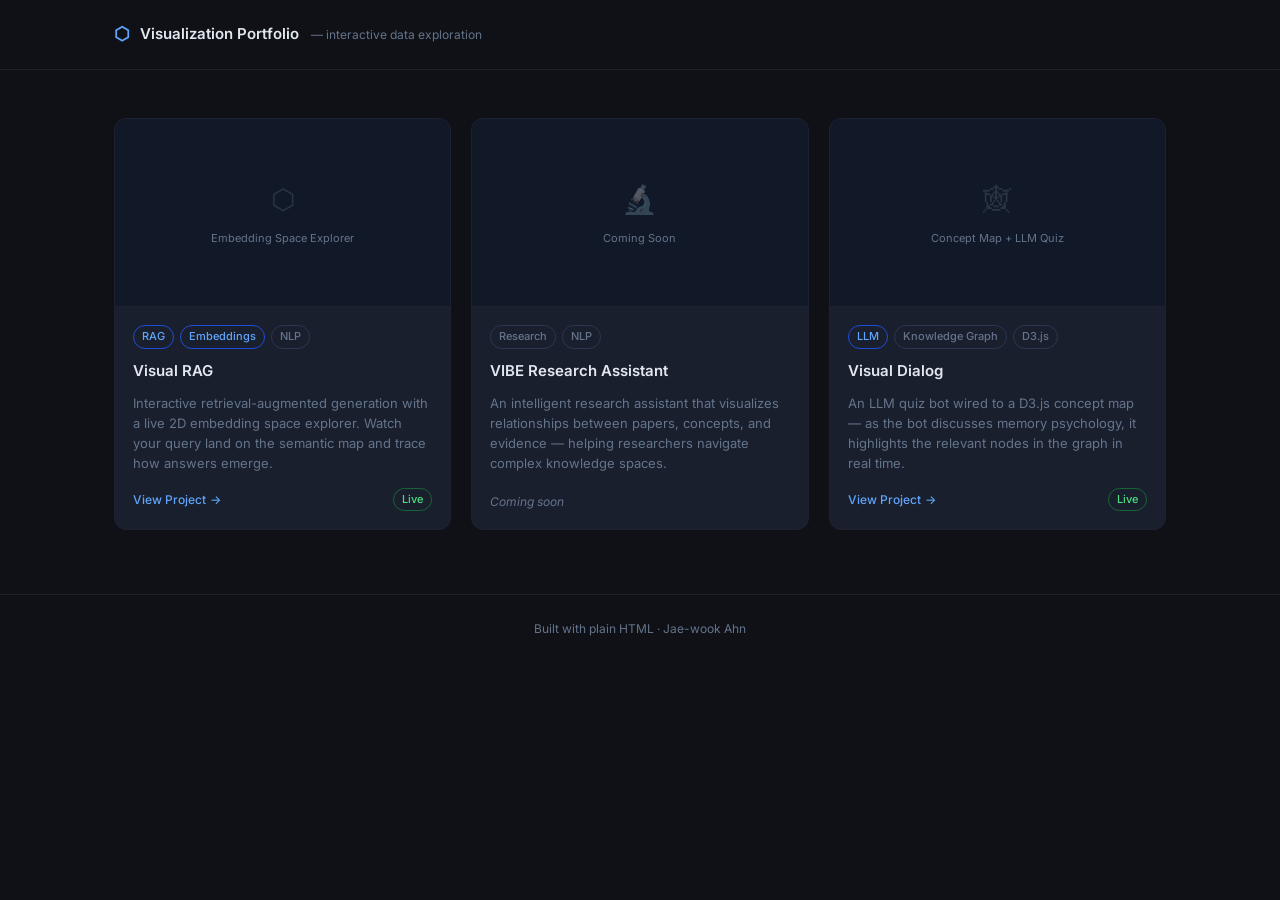
==== index.html @ 56d5a801 "init Visual Dialog portfolio" ====
<!DOCTYPE html>
<html lang="en">
<head>
  <meta charset="UTF-8" />
  <meta name="viewport" content="width=device-width, initial-scale=1.0" />
  <title>Visualization Portfolio</title>
  <link rel="preconnect" href="https://fonts.googleapis.com" />
  <link rel="preconnect" href="https://fonts.gstatic.com" crossorigin />
  <link href="https://fonts.googleapis.com/css2?family=Inter:wght@400;500;600;700&display=swap" rel="stylesheet" />
  <link rel="stylesheet" href="assets/css/style.css" />
</head>
<body>

<header class="site-header">
  <div class="container inner">
    <div class="logo">
      <span class="logo-hex">⬡</span>
      Visualization Portfolio
      <span class="logo-sub">— interactive data exploration</span>
    </div>
  </div>
</header>

<main class="container">
  <div class="projects-grid">

    <!-- Visual RAG -->
    <a href="projects/visual-rag/" class="project-card active">
      <div class="card-thumb">
        <div class="card-thumb-placeholder">
          <span class="card-thumb-icon">⬡</span>
          <span style="font-size:11px;">Embedding Space Explorer</span>
        </div>
        <!-- Replace with: <img src="assets/img/visual-rag-thumb.png" alt="Visual RAG" style="width:100%;height:100%;object-fit:cover;"> -->
      </div>
      <div class="card-body">
        <div style="display:flex;gap:6px;flex-wrap:wrap;">
          <span class="badge badge-blue">RAG</span>
          <span class="badge badge-blue">Embeddings</span>
          <span class="badge">NLP</span>
        </div>
        <div class="card-title">Visual RAG</div>
        <div class="card-desc">Interactive retrieval-augmented generation with a live 2D embedding space explorer. Watch your query land on the semantic map and trace how answers emerge.</div>
        <div class="card-footer">
          <span class="card-link">View Project <span>→</span></span>
          <span class="badge badge-green">Live</span>
        </div>
      </div>
    </a>

    <!-- VIBE Research Assistant -->
    <div class="project-card">
      <div class="card-thumb">
        <div class="card-thumb-placeholder">
          <span class="card-thumb-icon">🔬</span>
          <span style="font-size:11px;">Coming Soon</span>
        </div>
      </div>
      <div class="card-body">
        <div style="display:flex;gap:6px;flex-wrap:wrap;">
          <span class="badge">Research</span>
          <span class="badge">NLP</span>
        </div>
        <div class="card-title">VIBE Research Assistant</div>
        <div class="card-desc">An intelligent research assistant that visualizes relationships between papers, concepts, and evidence — helping researchers navigate complex knowledge spaces.</div>
        <div class="card-footer">
          <span class="card-coming-soon">Coming soon</span>
        </div>
      </div>
    </div>

    <!-- Visual Dialog -->
    <a href="projects/watson-concept-graph/" class="project-card active">
      <div class="card-thumb">
        <div class="card-thumb-placeholder">
          <span class="card-thumb-icon">🕸</span>
          <span style="font-size:11px;">Concept Map + LLM Quiz</span>
        </div>
      </div>
      <div class="card-body">
        <div style="display:flex;gap:6px;flex-wrap:wrap;">
          <span class="badge badge-blue">LLM</span>
          <span class="badge">Knowledge Graph</span>
          <span class="badge">D3.js</span>
        </div>
        <div class="card-title">Visual Dialog</div>
        <div class="card-desc">An LLM quiz bot wired to a D3.js concept map — as the bot discusses memory psychology, it highlights the relevant nodes in the graph in real time.</div>
        <div class="card-footer">
          <span class="card-link">View Project <span>→</span></span>
          <span class="badge badge-green">Live</span>
        </div>
      </div>
    </a>

  </div>
</main>

<footer class="site-footer">
  <div class="container">
    Built with plain HTML · Jae-wook Ahn
  </div>
</footer>

</body>
</html>
---- assets/css/style.css ----
:root {
  --bg: #0f1117;
  --bg-card: #1a1f2e;
  --border: #1e2130;
  --border-hover: #2d3550;
  --text: #e2e8f0;
  --muted: #64748b;
  --blue: #60a5fa;
  --green: #4ade80;
  --cyan: #22d3ee;
}

* { box-sizing: border-box; margin: 0; padding: 0; }

body {
  background: var(--bg);
  color: var(--text);
  font-family: 'Inter', sans-serif;
  line-height: 1.6;
  min-height: 100vh;
}

a { color: inherit; text-decoration: none; }

.badge {
  display: inline-block;
  font-size: 11px;
  font-weight: 500;
  padding: 2px 8px;
  border-radius: 9999px;
  border: 1px solid var(--border-hover);
  color: var(--muted);
  background: transparent;
}

.badge-blue  { border-color: #1d4ed8; color: var(--blue); }
.badge-green { border-color: #166534; color: var(--green); }
.badge-amber { border-color: #92400e; color: #fbbf24; }

.btn {
  display: inline-flex;
  align-items: center;
  gap: 6px;
  font-size: 13px;
  font-weight: 500;
  padding: 8px 16px;
  border-radius: 8px;
  border: 1px solid var(--border-hover);
  color: var(--text);
  background: var(--bg-card);
  cursor: pointer;
  transition: border-color 0.15s, color 0.15s;
}
.btn:hover { border-color: var(--blue); color: var(--blue); }
.btn-primary {
  background: var(--blue);
  border-color: var(--blue);
  color: #0f1117;
}
.btn-primary:hover { background: #93c5fd; border-color: #93c5fd; color: #0f1117; }

/* Layout */
.container { max-width: 1100px; margin: 0 auto; padding: 0 24px; }

header.site-header {
  border-bottom: 1px solid var(--border);
  padding: 20px 0;
}
.site-header .inner {
  display: flex;
  align-items: center;
  justify-content: space-between;
}
.logo {
  display: flex;
  align-items: center;
  gap: 10px;
  font-size: 15px;
  font-weight: 600;
  color: var(--text);
}
.logo-hex { color: var(--blue); font-size: 18px; }
.logo-sub { font-size: 12px; font-weight: 400; color: var(--muted); margin-left: 2px; }

/* Landing cards */
.projects-grid {
  display: grid;
  grid-template-columns: repeat(3, 1fr);
  gap: 20px;
  padding: 48px 0 64px;
}
@media (max-width: 800px) {
  .projects-grid { grid-template-columns: 1fr; }
}

.project-card {
  background: var(--bg-card);
  border: 1px solid var(--border);
  border-radius: 12px;
  overflow: hidden;
  transition: border-color 0.15s, transform 0.15s;
  display: flex;
  flex-direction: column;
}
.project-card:hover { border-color: var(--border-hover); transform: translateY(-2px); }
.project-card.active:hover { border-color: var(--blue); }

.card-thumb {
  width: 100%;
  aspect-ratio: 16/9;
  background: #111827;
  display: flex;
  align-items: center;
  justify-content: center;
  color: var(--muted);
  font-size: 13px;
  border-bottom: 1px solid var(--border);
  overflow: hidden;
  position: relative;
}
.card-thumb-placeholder {
  display: flex;
  flex-direction: column;
  align-items: center;
  gap: 8px;
}
.card-thumb-icon { font-size: 28px; opacity: 0.3; }

.card-body {
  padding: 18px;
  flex: 1;
  display: flex;
  flex-direction: column;
  gap: 10px;
}
.card-title {
  font-size: 15px;
  font-weight: 600;
  color: var(--text);
}
.card-desc {
  font-size: 13px;
  color: var(--muted);
  line-height: 1.55;
  flex: 1;
}
.card-footer {
  display: flex;
  align-items: center;
  justify-content: space-between;
  margin-top: 4px;
}
.card-link {
  font-size: 12px;
  font-weight: 500;
  color: var(--blue);
  display: flex;
  align-items: center;
  gap: 4px;
  transition: gap 0.15s;
}
.project-card.active:hover .card-link { gap: 8px; }
.card-coming-soon {
  font-size: 12px;
  color: var(--muted);
  font-style: italic;
}

/* Project page */
.project-hero {
  padding: 56px 0 40px;
  border-bottom: 1px solid var(--border);
}
.back-link {
  display: inline-flex;
  align-items: center;
  gap: 6px;
  font-size: 12px;
  color: var(--muted);
  margin-bottom: 28px;
  transition: color 0.15s;
}
.back-link:hover { color: var(--text); }

.hero-title {
  font-size: 32px;
  font-weight: 700;
  letter-spacing: -0.5px;
  margin-bottom: 12px;
  line-height: 1.2;
}
.hero-title span { color: var(--blue); }

.hero-desc {
  font-size: 16px;
  color: var(--muted);
  max-width: 580px;
  margin-bottom: 20px;
}
.hero-tags {
  display: flex;
  flex-wrap: wrap;
  gap: 6px;
  margin-bottom: 24px;
}
.hero-actions { display: flex; gap: 10px; }

/* Sections */
.section { padding: 48px 0; border-bottom: 1px solid var(--border); }
.section:last-child { border-bottom: none; }
.section-label {
  font-size: 11px;
  font-weight: 600;
  letter-spacing: 0.1em;
  text-transform: uppercase;
  color: var(--blue);
  margin-bottom: 8px;
}
.section-title {
  font-size: 22px;
  font-weight: 600;
  margin-bottom: 8px;
}
.section-sub {
  font-size: 14px;
  color: var(--muted);
  margin-bottom: 32px;
}

/* Video */
.video-wrapper {
  position: relative;
  width: 100%;
  aspect-ratio: 16/9;
  background: #111827;
  border-radius: 12px;
  border: 1px solid var(--border);
  overflow: hidden;
}
.video-wrapper iframe {
  position: absolute;
  inset: 0;
  width: 100%;
  height: 100%;
  border: none;
}
.video-placeholder {
  position: absolute;
  inset: 0;
  display: flex;
  flex-direction: column;
  align-items: center;
  justify-content: center;
  gap: 12px;
  color: var(--muted);
}
.video-play-icon {
  width: 56px;
  height: 56px;
  border-radius: 50%;
  border: 2px solid var(--border-hover);
  display: flex;
  align-items: center;
  justify-content: center;
  font-size: 20px;
  color: var(--text);
}

/* Features grid */
.features-grid {
  display: grid;
  grid-template-columns: repeat(3, 1fr);
  gap: 16px;
}
@media (max-width: 700px) {
  .features-grid { grid-template-columns: 1fr; }
}
@media (min-width: 701px) and (max-width: 900px) {
  .features-grid { grid-template-columns: repeat(2, 1fr); }
}

.feature-card {
  background: var(--bg-card);
  border: 1px solid var(--border);
  border-radius: 10px;
  padding: 18px;
}
.feature-icon {
  font-size: 20px;
  margin-bottom: 10px;
}
.feature-title {
  font-size: 14px;
  font-weight: 600;
  margin-bottom: 6px;
}
.feature-desc {
  font-size: 13px;
  color: var(--muted);
  line-height: 1.55;
}

/* Screenshots */
.screenshots { display: flex; flex-direction: column; gap: 32px; }
.screenshot-item {}
.screenshot-placeholder {
  width: 100%;
  aspect-ratio: 16/9;
  background: #111827;
  border: 1px solid var(--border);
  border-radius: 10px;
  display: flex;
  align-items: center;
  justify-content: center;
  color: var(--muted);
  font-size: 13px;
  margin-bottom: 10px;
}
.screenshot-caption {
  font-size: 13px;
  color: var(--muted);
  text-align: center;
}

/* Tech stack */
.tech-badges { display: flex; flex-wrap: wrap; gap: 8px; }
.tech-badge {
  font-size: 12px;
  font-weight: 500;
  padding: 4px 12px;
  border-radius: 6px;
  background: var(--bg-card);
  border: 1px solid var(--border-hover);
  color: var(--text);
}

/* Coming soon page */
.coming-soon-page {
  min-height: 80vh;
  display: flex;
  align-items: center;
  justify-content: center;
}
.coming-soon-inner {
  text-align: center;
  max-width: 480px;
}
.coming-soon-icon {
  font-size: 48px;
  margin-bottom: 20px;
  opacity: 0.4;
}
.coming-soon-title {
  font-size: 28px;
  font-weight: 700;
  margin-bottom: 12px;
}
.coming-soon-desc {
  font-size: 15px;
  color: var(--muted);
  margin-bottom: 32px;
}

/* Footer */
.site-footer {
  border-top: 1px solid var(--border);
  padding: 24px 0;
  text-align: center;
  font-size: 12px;
  color: var(--muted);
}
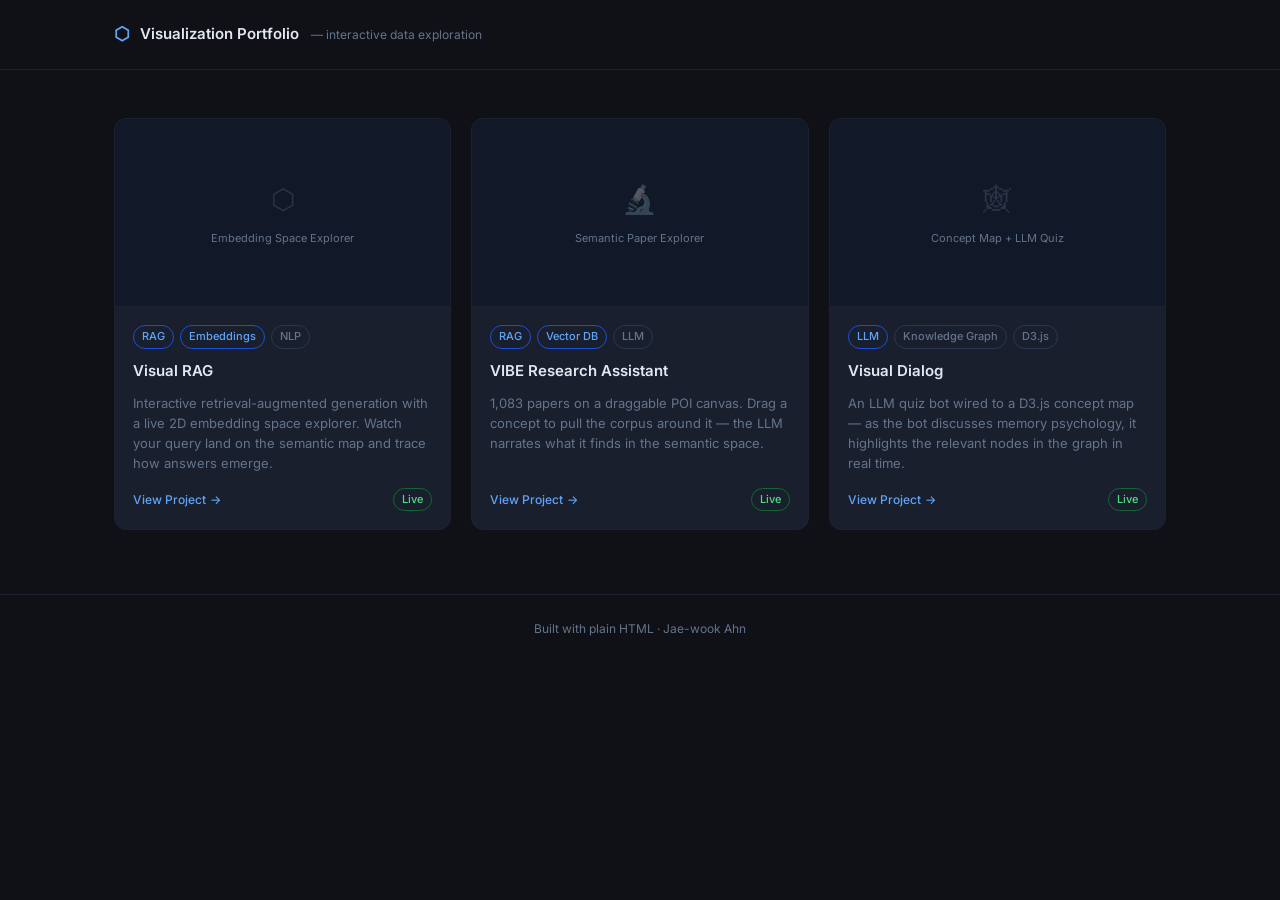
==== commit 90b96c2b: "add VIBE Research Assistant portfolio page Co-Authored-By: Claude Sonnet 4.6 <noreply@anthropic.com>" ====
--- a/index.html
+++ b/index.html
@@ -49,25 +49,27 @@
     </a>
 
     <!-- VIBE Research Assistant -->
-    <div class="project-card">
+    <a href="projects/vibe-research/" class="project-card active">
       <div class="card-thumb">
         <div class="card-thumb-placeholder">
           <span class="card-thumb-icon">🔬</span>
-          <span style="font-size:11px;">Coming Soon</span>
+          <span style="font-size:11px;">Semantic Paper Explorer</span>
         </div>
       </div>
       <div class="card-body">
         <div style="display:flex;gap:6px;flex-wrap:wrap;">
-          <span class="badge">Research</span>
-          <span class="badge">NLP</span>
+          <span class="badge badge-blue">RAG</span>
+          <span class="badge badge-blue">Vector DB</span>
+          <span class="badge">LLM</span>
         </div>
         <div class="card-title">VIBE Research Assistant</div>
-        <div class="card-desc">An intelligent research assistant that visualizes relationships between papers, concepts, and evidence — helping researchers navigate complex knowledge spaces.</div>
+        <div class="card-desc">1,083 papers on a draggable POI canvas. Drag a concept to pull the corpus around it — the LLM narrates what it finds in the semantic space.</div>
         <div class="card-footer">
-          <span class="card-coming-soon">Coming soon</span>
+          <span class="card-link">View Project <span>→</span></span>
+          <span class="badge badge-green">Live</span>
         </div>
       </div>
-    </div>
+    </a>
 
     <!-- Visual Dialog -->
     <a href="projects/watson-concept-graph/" class="project-card active">
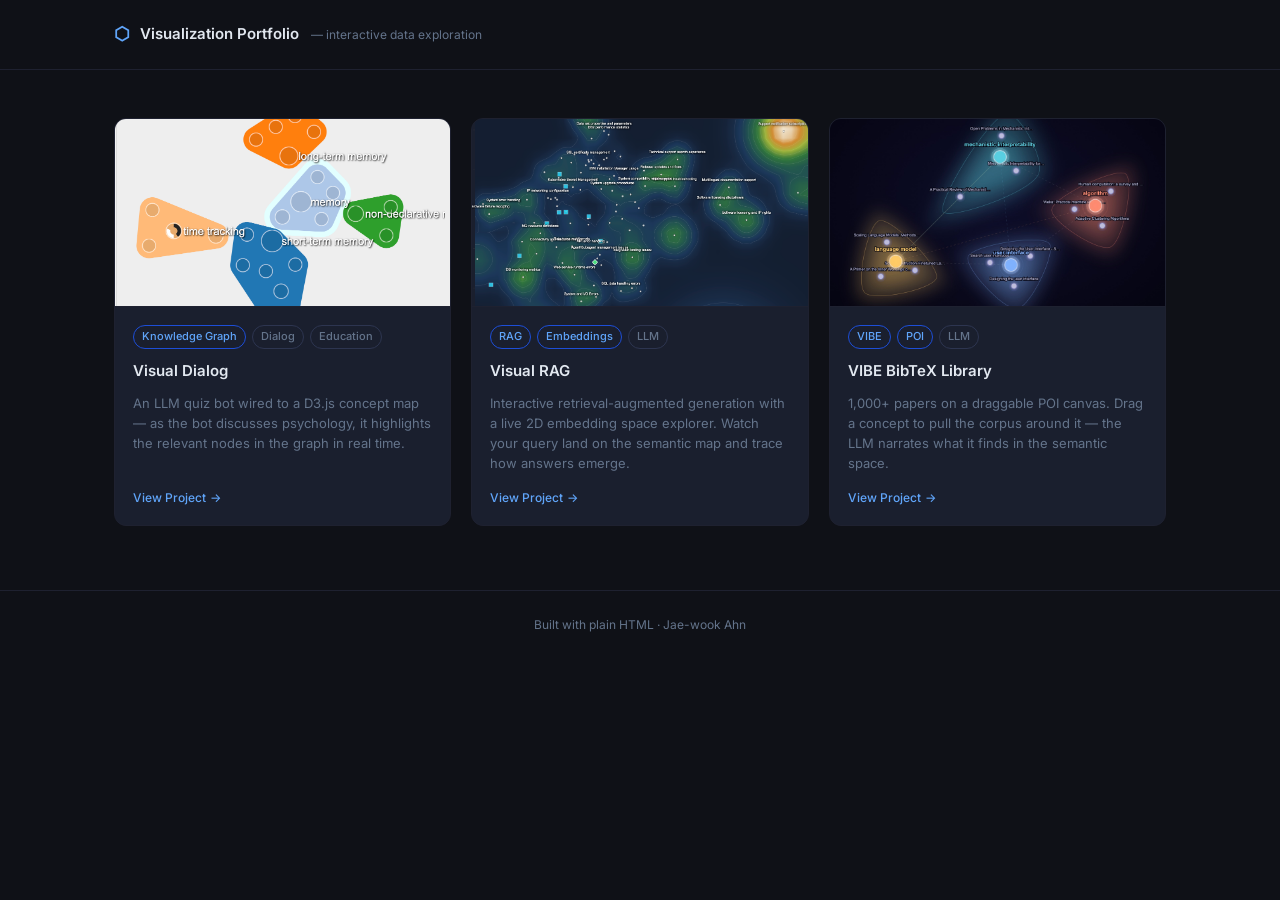
==== commit 225f21f3: "update landing page — thumbnails and card content" ====
--- a/index.html
+++ b/index.html
@@ -23,27 +23,47 @@
 
 <main class="container">
   <div class="projects-grid">
+    
+    <!-- Visual Dialog -->
 
+    <a href="projects/watson-concept-graph/" class="project-card active">
+      <div class="card-thumb">
+        <img src="assets/img/vd-concept-map_.png" alt="Visual Dialog" style="width:100%;height:100%;object-fit:cover;">
+      </div>
+      <div class="card-body">
+        <div style="display:flex;gap:6px;flex-wrap:wrap;">
+          <span class="badge badge-blue">Knowledge Graph</span>
+          <span class="badge">Dialog</span>
+          <span class="badge">Education</span>
+        </div>
+        <div class="card-title">Visual Dialog</div>
+        <div class="card-desc">An LLM quiz bot wired to a D3.js concept map — as the bot discusses psychology, it highlights the relevant nodes in the graph in real time.</div>
+        <div class="card-footer">
+          <span class="card-link">View Project <span>→</span></span>
+          <!-- <span class="badge badge-green">Live</span> -->
+        </div>
+      </div>
+    </a>
     <!-- Visual RAG -->
     <a href="projects/visual-rag/" class="project-card active">
       <div class="card-thumb">
-        <div class="card-thumb-placeholder">
+        <!-- <div class="card-thumb-placeholder">
           <span class="card-thumb-icon">⬡</span>
           <span style="font-size:11px;">Embedding Space Explorer</span>
-        </div>
-        <!-- Replace with: <img src="assets/img/visual-rag-thumb.png" alt="Visual RAG" style="width:100%;height:100%;object-fit:cover;"> -->
+        </div> -->
+        <img src="assets/img/rag-map.png" alt="Visual RAG" style="width:100%;height:100%;object-fit:cover;">
       </div>
       <div class="card-body">
         <div style="display:flex;gap:6px;flex-wrap:wrap;">
           <span class="badge badge-blue">RAG</span>
           <span class="badge badge-blue">Embeddings</span>
-          <span class="badge">NLP</span>
+          <span class="badge">LLM</span>
         </div>
         <div class="card-title">Visual RAG</div>
         <div class="card-desc">Interactive retrieval-augmented generation with a live 2D embedding space explorer. Watch your query land on the semantic map and trace how answers emerge.</div>
         <div class="card-footer">
           <span class="card-link">View Project <span>→</span></span>
-          <span class="badge badge-green">Live</span>
+          <!-- <span class="badge badge-green">Live</span> -->
         </div>
       </div>
     </a>
@@ -51,48 +71,23 @@
     <!-- VIBE Research Assistant -->
     <a href="projects/vibe-research/" class="project-card active">
       <div class="card-thumb">
-        <div class="card-thumb-placeholder">
-          <span class="card-thumb-icon">🔬</span>
-          <span style="font-size:11px;">Semantic Paper Explorer</span>
-        </div>
+        <img src="assets/img/vibe-pois.jpg" alt="Visual RAG" style="width:100%;height:100%;object-fit:cover;">
       </div>
       <div class="card-body">
         <div style="display:flex;gap:6px;flex-wrap:wrap;">
-          <span class="badge badge-blue">RAG</span>
-          <span class="badge badge-blue">Vector DB</span>
+          <span class="badge badge-blue">VIBE</span>
+          <span class="badge badge-blue">POI</span>
           <span class="badge">LLM</span>
         </div>
-        <div class="card-title">VIBE Research Assistant</div>
-        <div class="card-desc">1,083 papers on a draggable POI canvas. Drag a concept to pull the corpus around it — the LLM narrates what it finds in the semantic space.</div>
+        <div class="card-title">VIBE BibTeX Library</div>
+        <div class="card-desc">1,000+ papers on a draggable POI canvas. Drag a concept to pull the corpus around it — the LLM narrates what it finds in the semantic space.</div>
         <div class="card-footer">
           <span class="card-link">View Project <span>→</span></span>
-          <span class="badge badge-green">Live</span>
+          <!-- <span class="badge badge-green">Live</span> -->
         </div>
       </div>
     </a>
 
-    <!-- Visual Dialog -->
-    <a href="projects/watson-concept-graph/" class="project-card active">
-      <div class="card-thumb">
-        <div class="card-thumb-placeholder">
-          <span class="card-thumb-icon">🕸</span>
-          <span style="font-size:11px;">Concept Map + LLM Quiz</span>
-        </div>
-      </div>
-      <div class="card-body">
-        <div style="display:flex;gap:6px;flex-wrap:wrap;">
-          <span class="badge badge-blue">LLM</span>
-          <span class="badge">Knowledge Graph</span>
-          <span class="badge">D3.js</span>
-        </div>
-        <div class="card-title">Visual Dialog</div>
-        <div class="card-desc">An LLM quiz bot wired to a D3.js concept map — as the bot discusses memory psychology, it highlights the relevant nodes in the graph in real time.</div>
-        <div class="card-footer">
-          <span class="card-link">View Project <span>→</span></span>
-          <span class="badge badge-green">Live</span>
-        </div>
-      </div>
-    </a>
 
   </div>
 </main>
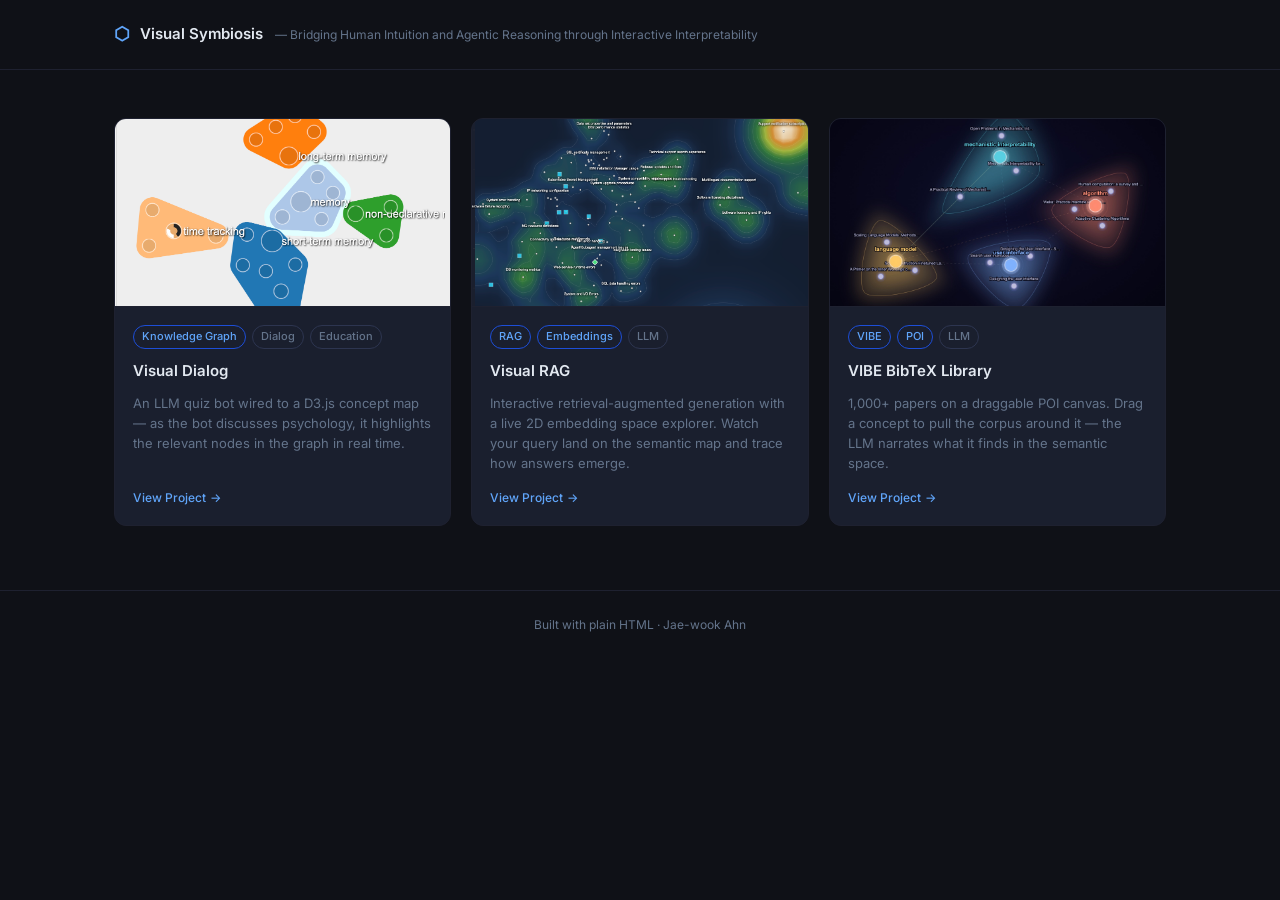
==== commit 98653985: "first release" ====
--- a/index.html
+++ b/index.html
@@ -3,7 +3,7 @@
 <head>
   <meta charset="UTF-8" />
   <meta name="viewport" content="width=device-width, initial-scale=1.0" />
-  <title>Visualization Portfolio</title>
+  <title>Visual Symbiosis</title>
   <link rel="preconnect" href="https://fonts.googleapis.com" />
   <link rel="preconnect" href="https://fonts.gstatic.com" crossorigin />
   <link href="https://fonts.googleapis.com/css2?family=Inter:wght@400;500;600;700&display=swap" rel="stylesheet" />
@@ -15,8 +15,8 @@
   <div class="container inner">
     <div class="logo">
       <span class="logo-hex">⬡</span>
-      Visualization Portfolio
-      <span class="logo-sub">— interactive data exploration</span>
+      Visual Symbiosis
+      <span class="logo-sub">— Bridging Human Intuition and Agentic Reasoning through Interactive Interpretability</span>
     </div>
   </div>
 </header>
